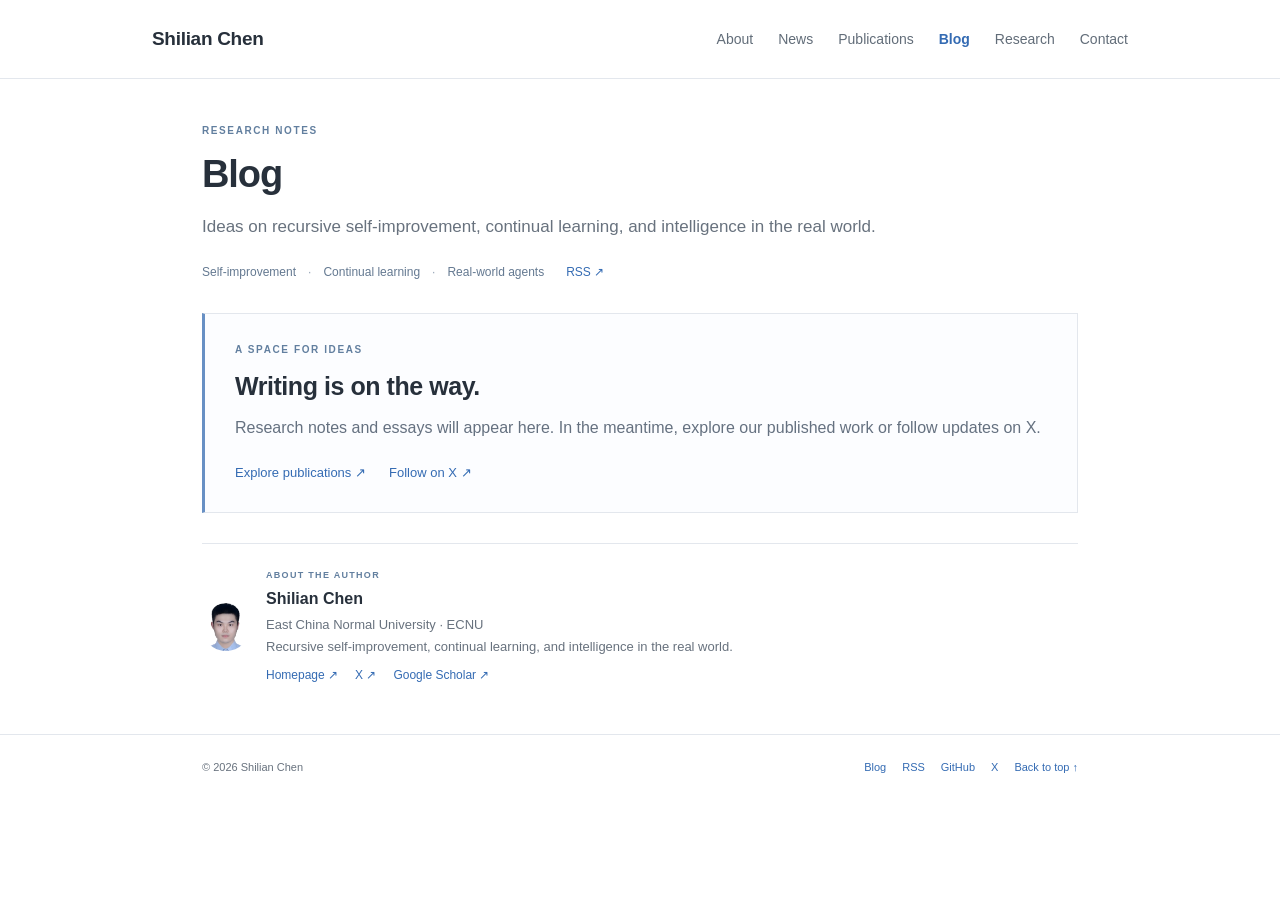
==== blog/index.html @ 9d5a959d "Redesign academic homepage and add research blog with X profile" ====
<!doctype html>
<html lang="en"><head>
  <meta charset="utf-8">
  <meta name="viewport" content="width=device-width, initial-scale=1">
  <title>Blog — Shilian Chen</title>
  <meta name="description" content="Ideas on recursive self-improvement, continual learning, and intelligence in the real world.">
  <meta name="author" content="Shilian Chen">
  <meta name="robots" content="index, follow, max-image-preview:large">
  <meta name="theme-color" content="#346bb3">
  <link rel="canonical" href="https://chansl-lucky.github.io/blog/">
  <link rel="icon" href="/assets/favicon.svg" type="image/svg+xml">
  <link rel="stylesheet" href="/style.css">
  <link rel="alternate" type="application/rss+xml" title="Shilian Chen — Blog" href="/blog/feed.xml">
  <meta property="og:type" content="website">
  <meta property="og:title" content="Blog — Shilian Chen">
  <meta property="og:description" content="Ideas on recursive self-improvement, continual learning, and intelligence in the real world.">
  <meta property="og:url" content="https://chansl-lucky.github.io/blog/">
  <meta property="og:image" content="https://chansl-lucky.github.io/assets/shilian-chen.png">
  <meta name="twitter:card" content="summary_large_image">
  <meta name="twitter:site" content="@Shilian_Chen">
  <meta name="twitter:creator" content="@Shilian_Chen">
  <meta name="twitter:title" content="Blog — Shilian Chen">
  <meta name="twitter:description" content="Ideas on recursive self-improvement, continual learning, and intelligence in the real world.">
  <meta name="twitter:image" content="https://chansl-lucky.github.io/assets/shilian-chen.png">
  <script type="application/ld+json">{"@context": "https://schema.org", "@type": "Blog", "name": "Shilian Chen — Blog", "url": "https://chansl-lucky.github.io/blog/", "description": "Ideas on recursive self-improvement, continual learning, and intelligence in the real world.", "inLanguage": "en", "author": {"@type": "Person", "name": "Shilian Chen", "url": "https://chansl-lucky.github.io/"}}</script>
  <script src="/script.js" defer></script>
</head><body>
<!-- Generated by scripts/build_blog.py; edit content/posts.json instead. -->
<a class="skip-link" href="#main">Skip to content</a>
<header class="site-header">
  <div class="header-inner">
    <a class="brand" href="/">Shilian Chen</a>
    <nav id="nav" aria-label="Main navigation">
      <a href="/#about">About</a><a href="/#news">News</a><a href="/#publications">Publications</a><a href="/blog/" class="active" aria-current="page">Blog</a><a href="/#research">Research</a><a href="/#contact">Contact</a>
    </nav>
  </div>
</header>
<main id="main" class="page-shell blog-page">
  <header class="blog-header"><p class="kicker">RESEARCH NOTES</p><h1>Blog</h1>
    <p class="blog-intro">Ideas on recursive self-improvement, continual learning, and intelligence in the real world.</p>
    <div class="blog-topics"><span>Self-improvement</span><span>Continual learning</span><span>Real-world agents</span><a href="/blog/feed.xml">RSS ↗</a></div>
  </header>
  <section class="blog-empty" aria-labelledby="empty-title">
    <p class="empty-eyebrow">A SPACE FOR IDEAS</p><h2 id="empty-title">Writing is on the way.</h2>
    <p>Research notes and essays will appear here. In the meantime, explore our published work or follow updates on X.</p>
    <div class="empty-links"><a href="/#publications">Explore publications ↗</a><a href="https://x.com/Shilian_Chen">Follow on X ↗</a></div>
  </section>
  <aside class="blog-author" aria-label="About the author">
    <img src="/assets/shilian-chen.png" alt="Shilian Chen" width="1392" height="1824" loading="lazy">
    <div class="author-copy"><p class="kicker">ABOUT THE AUTHOR</p><h2>Shilian Chen</h2>
    <p>East China Normal University · ECNU</p>
    <p>Recursive self-improvement, continual learning, and intelligence in the real world.</p>
    <div class="author-links"><a href="/">Homepage ↗</a><a href="https://x.com/Shilian_Chen">X ↗</a><a href="https://scholar.google.com/citations?user=aW4NPd4AAAAJ&amp;hl=en">Google Scholar ↗</a></div></div>
  </aside>
</main>
<footer class="page-footer">
  <div class="footer-inner"><span>© 2026 Shilian Chen</span><div class="footer-links"><a href="/blog/">Blog</a><a href="/blog/feed.xml">RSS</a><a href="https://github.com/Chansl-Lucky">GitHub</a><a href="https://x.com/Shilian_Chen">X</a><a href="/#about">Back to top ↑</a></div></div>
</footer>
</body></html>
---- style.css ----
:root {
  --ink: #27303b;
  --muted: #68727e;
  --blue: #346bb3;
  --blue-dark: #214f8b;
  --line: #e3e7ed;
  --soft: #f7f9fc;
  --sans: -apple-system, BlinkMacSystemFont, "Segoe UI", Roboto, "Helvetica Neue", Arial, sans-serif;
}

* { box-sizing: border-box; }
html { scroll-behavior: smooth; scroll-padding-top: 28px; }
body {
  margin: 0;
  color: var(--ink);
  background: #fff;
  font-family: var(--sans);
  font-size: 17px;
  line-height: 1.7;
  -webkit-font-smoothing: antialiased;
}
[hidden] { display: none !important; }
a { color: var(--blue); text-decoration: none; text-underline-offset: 3px; }
a:hover { color: var(--blue-dark); text-decoration: underline; }
a:focus-visible, button:focus-visible, summary:focus-visible, [tabindex]:focus-visible {
  outline: 3px solid #3876c7;
  outline-offset: 4px;
}
button, summary { -webkit-tap-highlight-color: transparent; }
button { font: inherit; }
img { max-width: 100%; height: auto; }
p { margin: 0 0 1.15em; }
strong { font-weight: 650; }
h1, h2, h3, h4 { margin: 0; line-height: 1.3; font-weight: 650; }
h1 { letter-spacing: -1.1px; }
h2 { letter-spacing: -.45px; }
.skip-link {
  position: fixed;
  top: -80px;
  left: 16px;
  z-index: 20;
  padding: 9px 16px;
  color: #fff;
  background: var(--ink);
}
.skip-link:focus { top: 12px; }

/* Shared academic navigation and page width. */
.site-header { border-bottom: 1px solid var(--line); }
.header-inner {
  max-width: 1040px;
  margin: 0 auto;
  padding: 23px 32px;
  display: flex;
  align-items: center;
  justify-content: space-between;
  gap: 24px;
}
.brand {
  color: var(--ink);
  font-size: 19px;
  font-weight: 700;
  letter-spacing: -.3px;
  white-space: nowrap;
}
.brand:hover { text-decoration: none; }
#nav { display: flex; align-items: center; flex-wrap: wrap; gap: 25px; }
#nav a { color: #626d79; font-size: 14px; line-height: 1.5; }
#nav a:hover, #nav a.active, #nav a[aria-current] { color: var(--blue); }
#nav a[aria-current="page"] { font-weight: 600; }
.page-shell { max-width: 940px; margin: 0 auto; padding: 43px 32px 0; }
#main { min-width: 0; }
.section-block { margin-top: 40px; scroll-margin-top: 28px; }
.intro.section-block { margin-top: 8px; }
.section-heading {
  display: flex;
  align-items: baseline;
  justify-content: space-between;
  gap: 20px;
  margin-bottom: 19px;
}
.section-heading h2 { font-size: 27px; }
.section-link { font-size: 13px; white-space: nowrap; }
button.section-link { border: 0; background: none; color: var(--blue); padding: 0; cursor: pointer; }
button.section-link:hover { color: var(--blue-dark); text-decoration: underline; text-underline-offset: 3px; }

/* The person and their academic background lead the page. */
.intro-heading { margin-bottom: 25px; }
.intro-heading h1 { font-size: 40px; line-height: 1.2; }
.position { color: var(--muted); font-size: 18px; margin: 8px 0 0; line-height: 1.5; }
.intro-grid { display: grid; grid-template-columns: minmax(0, 1fr) 210px; gap: 44px; align-items: start; }
.intro-copy { min-width: 0; }
.intro-copy p { font-size: 17px; line-height: 1.72; }
.intro-copy p:last-child { margin-bottom: 0; }
.hero-portrait { margin: 2px 0 0; }
.portrait { display: block; width: 210px; height: auto; border-radius: 6px; }
.portrait-caption { display: block; margin-top: 10px; color: var(--muted); font-size: 12px; line-height: 1.5; }
.social-links { display: flex; align-items: center; flex-wrap: wrap; gap: 10px 22px; margin-top: 22px; font-size: 14px; }
.social-links a { white-space: nowrap; }

/* Compact, independently scrollable updates. */
.news-hint { margin: -8px 0 8px; color: var(--muted); text-align: right; font-size: 11px; }
.news-window {
  max-height: 290px;
  overflow-y: auto;
  scrollbar-width: thin;
  scrollbar-color: #c8d3e1 transparent;
  padding: 2px 13px 2px 0;
  overscroll-behavior: contain;
}
.news-window.is-expanded { max-height: none; overflow: visible; }
.news-list { list-style: none; margin: 0; padding: 0; }
.news-list li { display: grid; grid-template-columns: 78px minmax(0, 1fr); column-gap: 15px; margin-bottom: 15px; }
.news-list li:last-child { margin-bottom: 0; }
.news-date { color: #647181; font-size: 12px; font-weight: 600; line-height: 1.8; padding-top: 2px; font-variant-numeric: tabular-nums; }
.news-list p { min-width: 0; margin: 0; font-size: 15.5px; line-height: 1.65; overflow-wrap: break-word; }
.news-list strong { color: #304b6c; }

/* Bibliography: title, authors, venue, links, optional abstract. */
.publication-tools { display: flex; align-items: center; justify-content: space-between; gap: 18px; margin: 0 0 22px; }
.filters { display: flex; flex-wrap: wrap; gap: 18px; }
.filters button {
  border: 0;
  border-bottom: 2px solid transparent;
  padding: 1px 0 5px;
  background: none;
  color: #657180;
  font-size: 12px;
  line-height: 1.6;
  cursor: pointer;
}
.filters button:hover, .filters button.active, .filters button[aria-pressed="true"] { color: var(--blue); border-bottom-color: var(--blue); }
.filters button span { margin-left: 4px; font-size: 10px; }
.result-count { color: var(--muted); font-size: 11px; white-space: nowrap; }
.publication { margin: 0 0 23px; padding: 0 0 23px; border-bottom: 1px solid var(--line); scroll-margin-top: 25px; }
.publication:last-child { margin-bottom: 0; padding-bottom: 0; border-bottom: 0; }
.publication h3 { margin-bottom: 6px; font-size: 18.5px; line-height: 1.5; font-weight: 650; letter-spacing: -.12px; }
.publication h3 a { color: var(--ink); }
.publication h3 a:hover { color: var(--blue); }
.authors { margin-bottom: 6px; font-size: 14.5px; line-height: 1.65; color: #65707d; }
.authors strong { color: #303e50; font-weight: 650; }
.pub-meta { display: flex; flex-wrap: wrap; align-items: baseline; gap: 4px 12px; margin-bottom: 8px; color: var(--muted); font-size: 12px; line-height: 1.65; }
.venue { color: #4c6687; font-weight: 650; }
.author-badge { color: #766140; }
.oral { color: #95521f; font-weight: 600; }
.paper-links { display: flex; flex-wrap: wrap; gap: 6px 18px; font-size: 12.5px; line-height: 1.7; }
.paper-abstract { margin-top: 10px; }
.paper-abstract summary { width: fit-content; color: #65758a; font-size: 13px; cursor: pointer; }
.paper-abstract summary:hover { color: var(--blue); }
.paper-abstract p { font-size: 15px; line-height: 1.7; color: #536171; margin: 9px 0 0; }
.pub-summary { margin: 9px 0; color: #536171; font-size: 15px; line-height: 1.7; }
.version-note { font-size: 11px; color: var(--muted); line-height: 1.6; margin: 9px 0 0; }

.research-list { margin: 0; padding: 0; list-style: none; }
.research-item { padding: 0 0 20px; margin-bottom: 20px; border-bottom: 1px solid #edf0f4; }
.research-item:last-child { padding-bottom: 0; margin-bottom: 0; border-bottom: 0; }
.research-item h3 { font-size: 17px; margin-bottom: 7px; }
.research-item p { color: #586574; font-size: 15.5px; line-height: 1.7; margin: 0; }
.research-tags, .research-links { font-size: 12px; color: #6a7e99; margin-top: 10px; }
.blog-callout { display: flex; align-items: center; justify-content: space-between; gap: 25px; margin-top: 36px; border-top: 1px solid var(--line); border-bottom: 1px solid var(--line); padding: 20px 0; }
.blog-callout h2, .blog-callout h3 { font-size: 19px; margin-bottom: 4px; }
.blog-callout p { margin: 0; color: var(--muted); font-size: 14px; line-height: 1.6; }
.text-link { font-size: 13px; white-space: nowrap; }
.contact-copy { color: #586574; font-size: 15.5px; }
.contact-copy p:last-child { margin-bottom: 0; }
.page-footer { margin-top: 48px; border-top: 1px solid var(--line); }
.footer-inner { max-width: 940px; margin: 0 auto; padding: 23px 32px 28px; display: flex; align-items: baseline; justify-content: space-between; flex-wrap: wrap; gap: 10px 25px; color: var(--muted); font-size: 11px; }
.footer-inner p { margin: 0; }
.footer-links { display: flex; flex-wrap: wrap; gap: 16px; }

/* Blog index; a truthful empty state until articles are supplied. */
.blog-header { margin-bottom: 31px; }
.kicker, .empty-eyebrow { color: #627f9f; font-size: 10px; font-weight: 650; letter-spacing: 1.6px; text-transform: uppercase; }
.kicker { margin-bottom: 11px; }
.blog-header h1 { font-size: 38px; }
.blog-intro { color: var(--muted); font-size: 17px; line-height: 1.7; margin: 13px 0 0; }
.blog-layout { display: block; }
.blog-empty { padding: 28px 30px; border: 1px solid var(--line); border-left: 3px solid #6890c4; background: #fcfdff; }
.empty-eyebrow { margin: 0 0 12px; }
.blog-empty h2 { font-size: 25px; margin-bottom: 12px; }
.blog-empty p { font-size: 16px; color: #657180; line-height: 1.7; }
.blog-empty p:last-child { margin-bottom: 0; }
.blog-empty .empty-eyebrow { margin-bottom: 12px; color: #627f9f; font-size: 10px; line-height: 1.6; }
.empty-links { display: flex; align-items: center; flex-wrap: wrap; gap: 9px 23px; margin-top: 20px; font-size: 13px; }
.blog-topics { list-style: none; padding: 0; margin: 20px 0 0; display: flex; flex-wrap: wrap; gap: 6px 0; color: #647991; font-size: 12px; }
.blog-topics > span + span::before, .blog-topics li + li::before { content: "·"; padding: 0 12px; color: #98a7b8; }
.blog-topics > a { margin-left: 22px; white-space: nowrap; }
.blog-author { display: flex; align-items: center; gap: 16px; padding-top: 24px; margin-top: 30px; border-top: 1px solid var(--line); }
.blog-author img { width: 48px; height: 48px; border-radius: 50%; object-fit: cover; object-position: 50% 30%; flex-shrink: 0; }
.author-copy { font-size: 13px; color: var(--muted); line-height: 1.65; }
.author-copy p { margin: 0; }
.author-copy strong, .author-copy h3 { color: var(--ink); font-size: 14px; font-weight: 650; }
.author-copy h2 { margin: 0 0 5px; color: var(--ink); font-size: 16px; font-weight: 650; letter-spacing: 0; }
.author-copy .kicker { margin: 0 0 6px; color: #627f9f; font-size: 9px; letter-spacing: 1.3px; }
.author-links { display: flex; align-items: center; flex-wrap: wrap; gap: 5px 17px; margin-top: 9px; font-size: 12px; }
.blog-list { display: grid; gap: 24px; list-style: none; margin: 0; padding: 0; }
.blog-post { padding-bottom: 24px; border-bottom: 1px solid var(--line); }
.blog-post:has(.post-image) { display: grid; grid-template-columns: 210px minmax(0, 1fr); gap: 25px; align-items: start; }
.post-image { display: block; margin: 0; width: 100%; border-radius: 5px; }
.post-image img { display: block; width: 100%; border-radius: 5px; }
.post-card-copy { min-width: 0; }
.post-card-copy h2, .post-card-copy h3 { font-size: 22px; line-height: 1.4; margin: 6px 0 10px; }
.post-card-copy h2 a, .post-card-copy h3 a { color: var(--ink); }
.post-card-copy h2 a:hover, .post-card-copy h3 a:hover { color: var(--blue); }
.post-card-copy p { font-size: 15px; color: #657180; margin: 0; line-height: 1.7; }
.post-card-copy .post-tags { margin-top: 12px; color: #73869e; font-size: 11px; }
.post-meta, .article-meta { color: var(--muted); font-size: 12px; line-height: 1.65; }

/* Shared future article layout. */
.back-link { display: inline-block; font-size: 13px; margin-bottom: 27px; }
.article-header { margin-bottom: 30px; }
.article-header h1 { font-size: 38px; line-height: 1.25; margin: 0 0 16px; }
.article-meta { display: flex; flex-wrap: wrap; gap: 5px 16px; }
.article-header .article-meta { margin-top: 18px; }
.article-body { max-width: 780px; font-size: 17px; line-height: 1.8; overflow-wrap: break-word; }
.article-body h2 { font-size: 27px; margin: 1.8em 0 .7em; }
.article-body h3 { font-size: 21px; margin: 1.6em 0 .6em; }
.article-body h4 { font-size: 18px; margin: 1.4em 0 .5em; }
.article-body ul, .article-body ol { padding-left: 1.4em; margin: 0 0 1.2em; }
.article-body li { margin-bottom: .4em; }
.article-body figure { margin: 28px 0; }
.article-body figure img { display: block; margin: 0 auto; }
.article-body figcaption { margin-top: 10px; color: var(--muted); text-align: center; font-size: 12px; line-height: 1.6; }
.article-body blockquote { margin: 25px 0; border-left: 3px solid #b3c7e2; padding: 3px 0 3px 21px; color: #647180; }
.article-body blockquote p:last-child { margin-bottom: 0; }
.article-body code { font-family: ui-monospace, SFMono-Regular, Menlo, Consolas, monospace; font-size: .85em; background: #f0f3f7; border-radius: 3px; padding: 2px 5px; }
.article-body pre { overflow-x: auto; margin: 22px 0; padding: 18px 20px; border: 1px solid var(--line); border-radius: 5px; background: var(--soft); line-height: 1.6; }
.article-body pre code { padding: 0; border-radius: 0; background: transparent; }
.article-body table { display: block; width: 100%; overflow-x: auto; border-collapse: collapse; margin: 24px 0; font-size: 14px; }
.article-body th, .article-body td { padding: 9px 13px; border: 1px solid var(--line); text-align: left; vertical-align: top; }
.article-body th { background: var(--soft); font-weight: 650; }
.article-body hr { border: 0; border-top: 1px solid var(--line); margin: 30px 0; }
.article-toc { padding: 17px 21px; margin-bottom: 28px; background: var(--soft); border-left: 3px solid #b3c7e2; font-size: 13px; }
.article-toc h2, .article-toc summary { font-size: 14px; font-weight: 650; margin: 0 0 8px; }
.article-toc summary { cursor: pointer; }
.article-toc ul, .article-toc ol { margin: 0; padding-left: 18px; }
.article-footer { display: flex; align-items: center; justify-content: space-between; flex-wrap: wrap; gap: 15px 25px; border-top: 1px solid var(--line); margin-top: 38px; padding-top: 20px; font-size: 13px; color: var(--muted); }
.article-footer .back-link { margin-bottom: 0; }
.article-share { display: flex; align-items: center; flex-wrap: wrap; gap: 9px 17px; }
.copy-status { color: var(--muted); font-size: 11px; }
.copy-status:empty { display: none; }
.article-footer [data-copy-url] { border: 1px solid #c9d5e5; border-radius: 4px; background: #fff; color: var(--blue); padding: 7px 12px; font-size: 12px; line-height: 1.5; cursor: pointer; }
.article-footer [data-copy-url]:hover { border-color: var(--blue); background: var(--soft); }

@media (max-width: 850px) {
  .header-inner { padding: 20px 28px; }
  #nav { gap: 19px; }
  #nav a { font-size: 13px; }
  .page-shell { padding: 35px 28px 0; }
  .intro-grid { grid-template-columns: minmax(0, 1fr) 180px; gap: 30px; }
  .portrait { width: 180px; }
  .intro-heading h1 { font-size: 37px; }
  .intro-copy p { font-size: 16px; }
  .footer-inner { padding-left: 28px; padding-right: 28px; }
}

@media (max-width: 700px) {
  body { font-size: 16px; }
  .header-inner { padding: 18px 23px; flex-wrap: wrap; gap: 14px; }
  .brand { font-size: 19px; }
  #nav { width: 100%; gap: 10px 21px; }
  #nav a { font-size: 12px; }
  .page-shell { padding: 29px 23px 0; }
  .intro-heading { margin-bottom: 23px; }
  .intro-heading h1 { font-size: 36px; }
  .position { font-size: 16px; margin-top: 7px; }
  .intro-grid { display: flex; flex-direction: column; gap: 25px; }
  .hero-portrait { order: -1; align-self: center; margin: 0; text-align: center; }
  .portrait { width: 160px; }
  .portrait-caption { font-size: 11px; }
  .intro-copy p { font-size: 16px; line-height: 1.75; }
  .social-links { gap: 8px 20px; font-size: 13px; margin-top: 20px; }
  .section-block { margin-top: 33px; }
  .section-heading { gap: 12px; flex-wrap: wrap; margin-bottom: 17px; }
  .section-heading h2 { font-size: 25px; }
  .section-link { font-size: 12px; }
  .news-window { max-height: 290px; padding-right: 9px; }
  .news-list li { grid-template-columns: 64px minmax(0, 1fr); gap: 11px; }
  .news-date { font-size: 11px; }
  .news-list p { font-size: 14.5px; line-height: 1.7; }
  .publication-tools { gap: 12px; margin-bottom: 20px; }
  .filters { gap: 16px; }
  .filters button { font-size: 11px; }
  .result-count { font-size: 10px; }
  .publication h3 { font-size: 18px; line-height: 1.5; }
  .authors { font-size: 13.5px; }
  .pub-meta { font-size: 11px; }
  .paper-links { font-size: 12px; gap: 5px 16px; }
  .paper-abstract p { font-size: 14px; }
  .research-item h3 { font-size: 16px; }
  .research-item p, .contact-copy { font-size: 14.5px; }
  .blog-callout { gap: 20px; align-items: baseline; }
  .blog-callout p { font-size: 13px; }
  .text-link { font-size: 12px; }
  .page-footer { margin-top: 38px; }
  .footer-inner { padding: 20px 23px 25px; font-size: 10px; }
  .blog-header h1 { font-size: 35px; }
  .blog-intro { font-size: 16px; }
  .blog-empty { padding: 24px 21px; }
  .blog-empty h2 { font-size: 23px; }
  .blog-empty p { font-size: 15px; }
  .blog-topics { font-size: 11px; }
  .blog-topics > span + span::before, .blog-topics li + li::before { padding: 0 8px; }
  .blog-topics > a { margin-left: 16px; }
  .empty-links { font-size: 12px; gap: 8px 19px; }
  .author-links { gap: 5px 14px; font-size: 11px; }
  .blog-post:has(.post-image) { grid-template-columns: minmax(0, 1fr); gap: 18px; }
  .post-card-copy h2, .post-card-copy h3 { font-size: 21px; }
  .article-header h1 { font-size: 30px; letter-spacing: -.7px; }
  .article-body { font-size: 16px; }
  .article-body h2 { font-size: 24px; }
  .article-body h3 { font-size: 20px; }
  .article-body pre { padding: 15px; }
  .article-body table { font-size: 12px; }
  .article-body th, .article-body td { padding: 8px 10px; }
}

@media (max-width: 390px) {
  .header-inner, .footer-inner { padding-left: 20px; padding-right: 20px; }
  .page-shell { padding-left: 20px; padding-right: 20px; }
  #nav { gap: 9px 17px; }
  .intro-heading h1 { font-size: 33px; }
  .publication-tools { flex-wrap: wrap; }
  .filters { gap: 16px; }
  .blog-callout { flex-wrap: wrap; gap: 12px; }
}

@media (prefers-reduced-motion: reduce) {
  html { scroll-behavior: auto; }
}
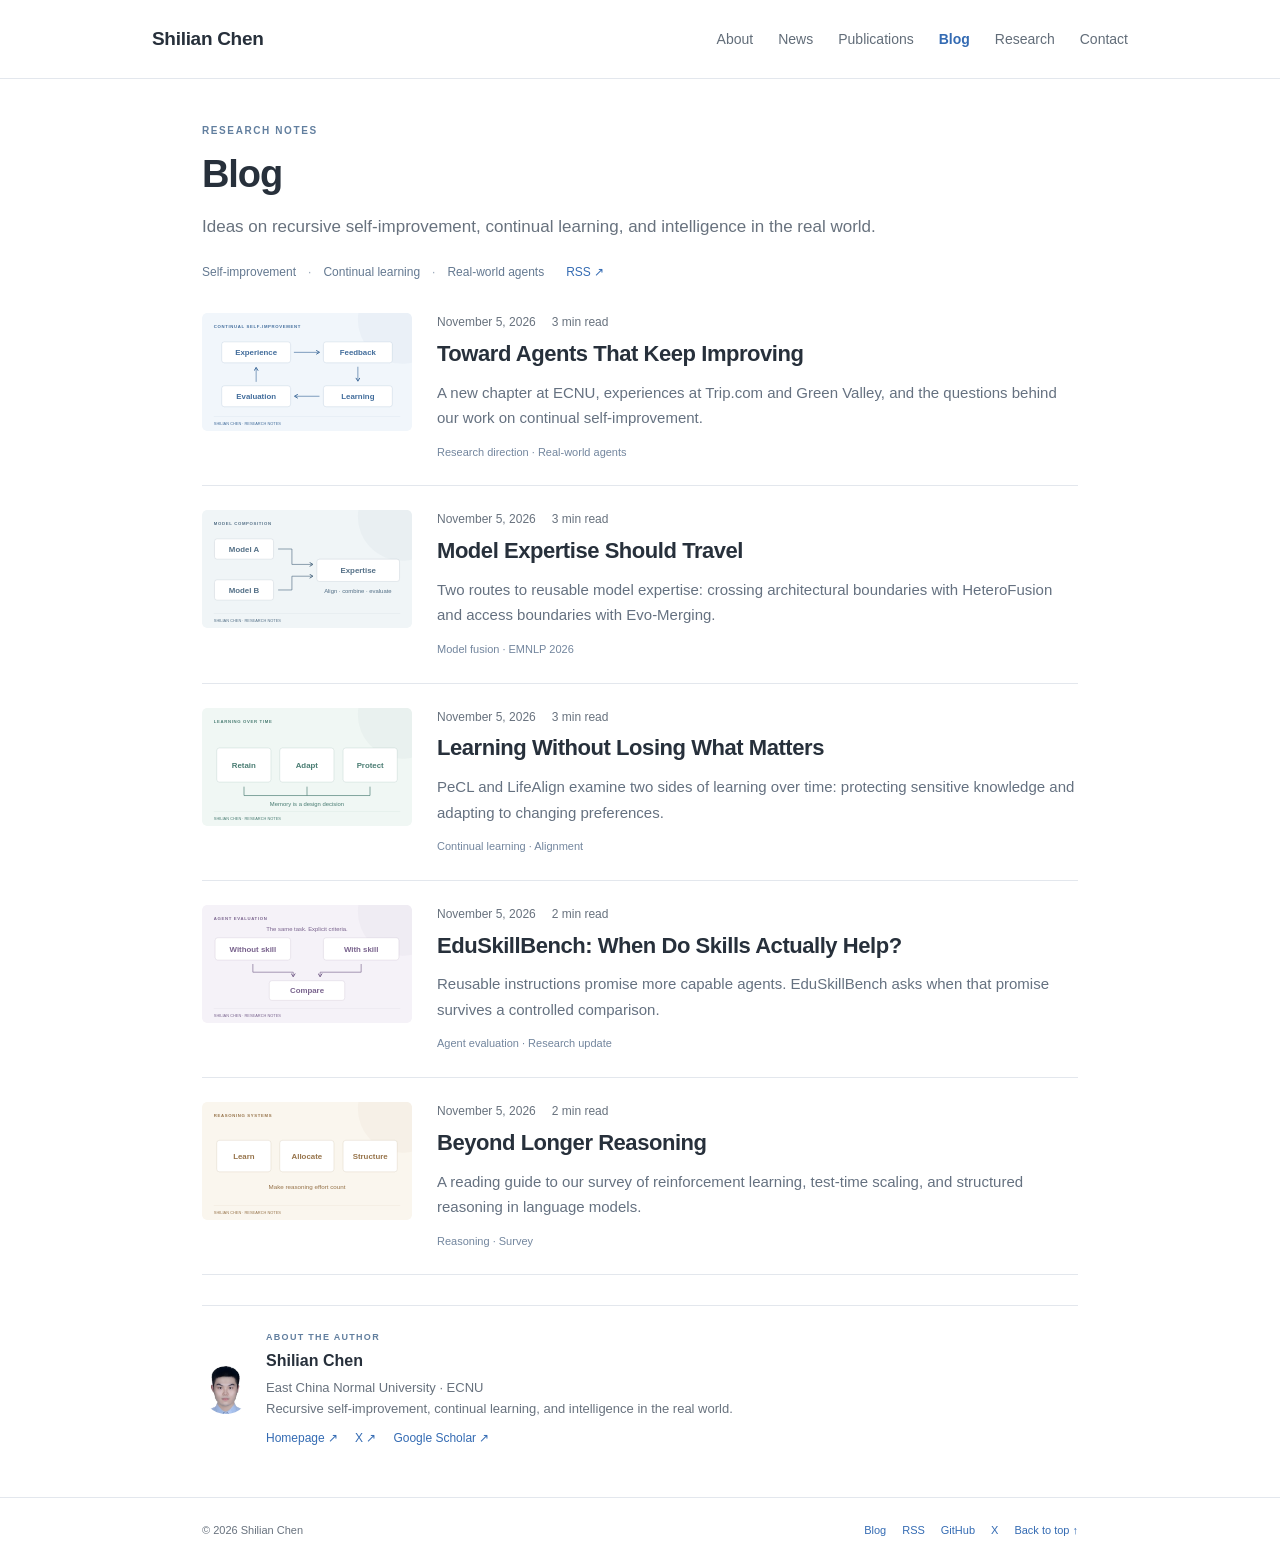
==== commit fa433e6f: "Publish five research notes from News and correct Green Valley affiliation" ====
--- a/blog/index.html
+++ b/blog/index.html
@@ -40,11 +40,26 @@
     <p class="blog-intro">Ideas on recursive self-improvement, continual learning, and intelligence in the real world.</p>
     <div class="blog-topics"><span>Self-improvement</span><span>Continual learning</span><span>Real-world agents</span><a href="/blog/feed.xml">RSS ↗</a></div>
   </header>
-  <section class="blog-empty" aria-labelledby="empty-title">
-    <p class="empty-eyebrow">A SPACE FOR IDEAS</p><h2 id="empty-title">Writing is on the way.</h2>
-    <p>Research notes and essays will appear here. In the meantime, explore our published work or follow updates on X.</p>
-    <div class="empty-links"><a href="/#publications">Explore publications ↗</a><a href="https://x.com/Shilian_Chen">Follow on X ↗</a></div>
-  </section>
+  <div class="blog-list"><article class="blog-post"><img class="post-image" src="/assets/blog/self-improvement.svg" alt="" loading="lazy"><div class="post-card-copy">
+      <div class="article-meta"><time datetime="2026-11-05">November 5, 2026</time><span>3 min read</span></div>
+      <h2><a href="/blog/toward-agents-that-keep-improving/">Toward Agents That Keep Improving</a></h2><p>A new chapter at ECNU, experiences at Trip.com and Green Valley, and the questions behind our work on continual self-improvement.</p>
+      <p class="post-tags">Research direction · Real-world agents</p></div></article>
+<article class="blog-post"><img class="post-image" src="/assets/blog/model-fusion.svg" alt="" loading="lazy"><div class="post-card-copy">
+      <div class="article-meta"><time datetime="2026-11-05">November 5, 2026</time><span>3 min read</span></div>
+      <h2><a href="/blog/model-expertise-should-travel/">Model Expertise Should Travel</a></h2><p>Two routes to reusable model expertise: crossing architectural boundaries with HeteroFusion and access boundaries with Evo-Merging.</p>
+      <p class="post-tags">Model fusion · EMNLP 2026</p></div></article>
+<article class="blog-post"><img class="post-image" src="/assets/blog/continual-learning.svg" alt="" loading="lazy"><div class="post-card-copy">
+      <div class="article-meta"><time datetime="2026-11-05">November 5, 2026</time><span>3 min read</span></div>
+      <h2><a href="/blog/learning-without-losing-what-matters/">Learning Without Losing What Matters</a></h2><p>PeCL and LifeAlign examine two sides of learning over time: protecting sensitive knowledge and adapting to changing preferences.</p>
+      <p class="post-tags">Continual learning · Alignment</p></div></article>
+<article class="blog-post"><img class="post-image" src="/assets/blog/skill-evaluation.svg" alt="" loading="lazy"><div class="post-card-copy">
+      <div class="article-meta"><time datetime="2026-11-05">November 5, 2026</time><span>2 min read</span></div>
+      <h2><a href="/blog/eduskillbench-when-skills-help/">EduSkillBench: When Do Skills Actually Help?</a></h2><p>Reusable instructions promise more capable agents. EduSkillBench asks when that promise survives a controlled comparison.</p>
+      <p class="post-tags">Agent evaluation · Research update</p></div></article>
+<article class="blog-post"><img class="post-image" src="/assets/blog/reasoning.svg" alt="" loading="lazy"><div class="post-card-copy">
+      <div class="article-meta"><time datetime="2026-11-05">November 5, 2026</time><span>2 min read</span></div>
+      <h2><a href="/blog/beyond-longer-reasoning/">Beyond Longer Reasoning</a></h2><p>A reading guide to our survey of reinforcement learning, test-time scaling, and structured reasoning in language models.</p>
+      <p class="post-tags">Reasoning · Survey</p></div></article></div>
   <aside class="blog-author" aria-label="About the author">
     <img src="/assets/shilian-chen.png" alt="Shilian Chen" width="1392" height="1824" loading="lazy">
     <div class="author-copy"><p class="kicker">ABOUT THE AUTHOR</p><h2>Shilian Chen</h2>
--- a/style.css
+++ b/style.css
@@ -212,6 +212,9 @@
 .article-header h1 { font-size: 38px; line-height: 1.25; margin: 0 0 16px; }
 .article-meta { display: flex; flex-wrap: wrap; gap: 5px 16px; }
 .article-header .article-meta { margin-top: 18px; }
+.article-hero { max-width: 640px; margin: 0 0 30px; }
+.article-hero img { display: block; width: 100%; border-radius: 8px; }
+.article-hero figcaption { color: var(--muted); font-size: 11px; margin-top: 7px; }
 .article-body { max-width: 780px; font-size: 17px; line-height: 1.8; overflow-wrap: break-word; }
 .article-body h2 { font-size: 27px; margin: 1.8em 0 .7em; }
 .article-body h3 { font-size: 21px; margin: 1.6em 0 .6em; }
